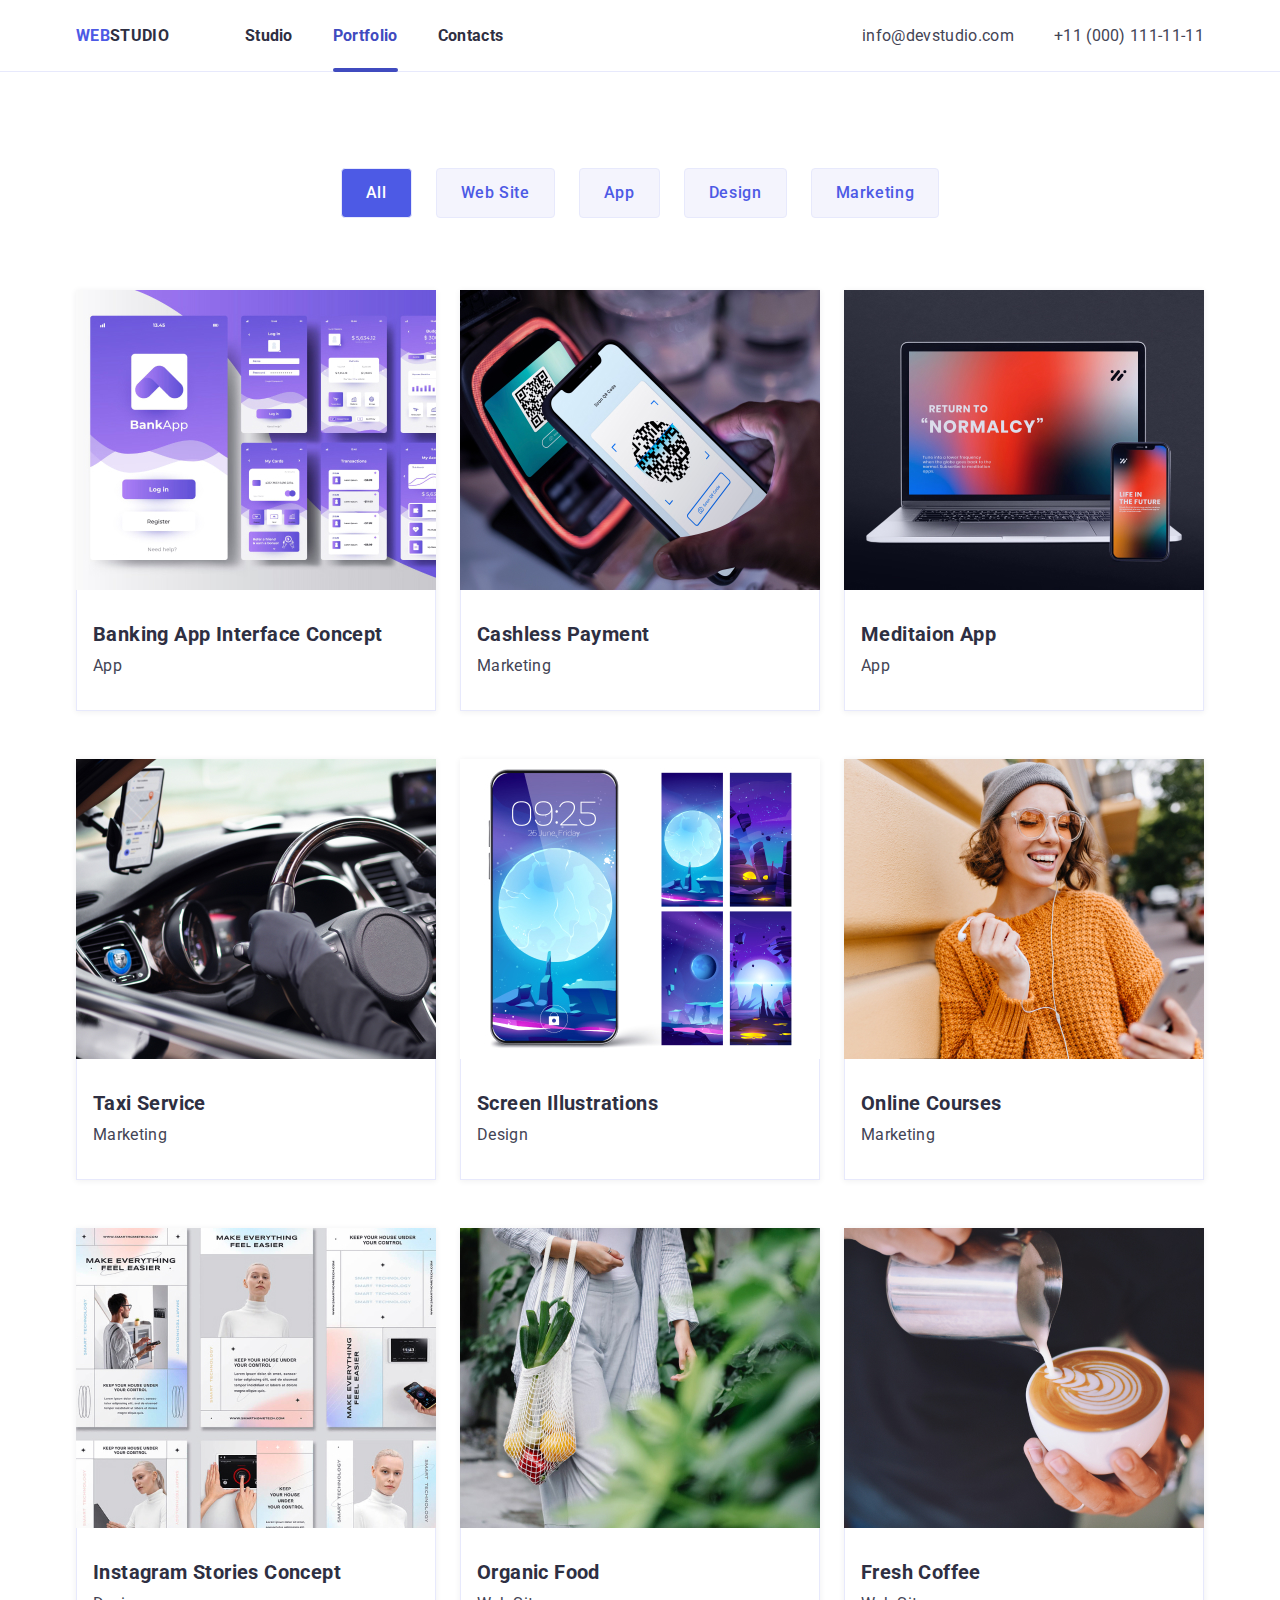
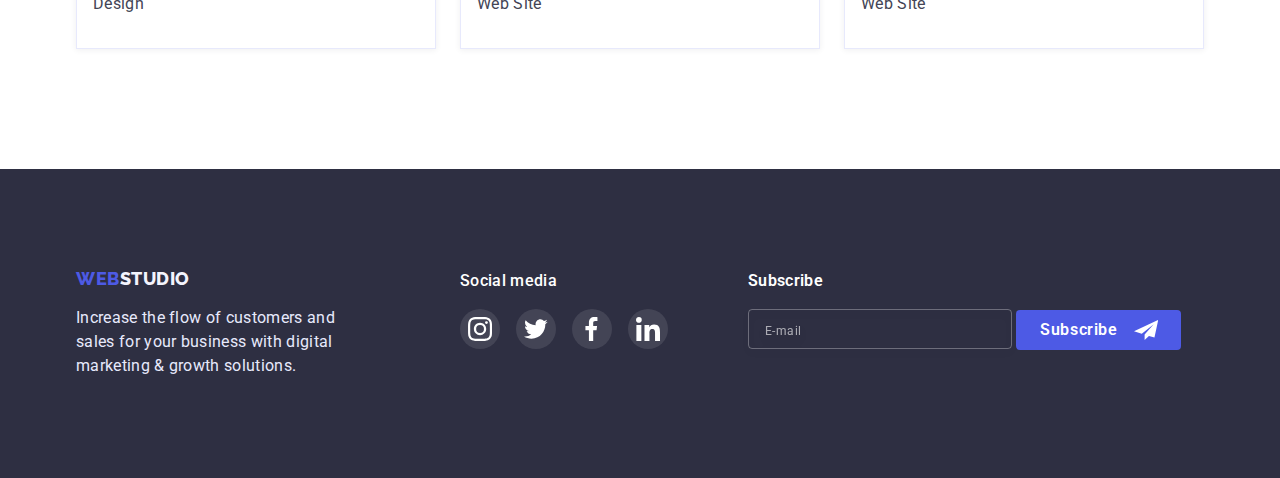
==== portfolio.html @ 523c9410 "commit" ====
<!DOCTYPE html>
<html lang="en">
  <head>
    <meta charset="UTF-8" />
    <meta http-equiv="X-UA-Compatible" content="IE=edge" />
    <meta name="viewport" content="width=device-width, initial-scale=1.0" />
    <title>Portfolio</title>
    <link rel="preconnect" href="https://fonts.googleapis.com" />
    <link rel="preconnect" href="https://fonts.gstatic.com" crossorigin />
    <link
      href="https://fonts.googleapis.com/css2?family=Raleway:wght@800&family=Roboto:wght@400;500;700;900&display=swap"
      rel="stylesheet"
    />
    <link
      rel="stylesheet"
      href="https://cdnjs.cloudflare.com/ajax/libs/modern-normalize/1.1.0/modern-normalize.min.css"
    />
    <link rel="stylesheet" href="./css/styles.css" />
  </head>
  <body>
    <header class="header">
      <div class="container">
        <nav class="header-navigation">
          <a class="header-link link" href="">
            <span class="header-word">WEB</span>STUDIO</a
          >
          <ul class="header-list">
            <li class="header-item">
              <a class="header-link" href="./index.html">Studio</a>
            </li>
            <li class="h-item">
              <a class="header-link current" href="./portfolio.html"
                >Portfolio</a
              >
            </li>
            <li class="header-items">
              <a class="header-link" href="">Contacts</a>
            </li>
          </ul>
        </nav>
        <ul class="header-list">
          <li class="header-phone">
            <a class="header-mail" href="mailto:info@devstudio.com"
              >info@devstudio.com</a
            >
          </li>
          <li class="tel">
            <a class="header-tel" href="tel:+11(000)1111111"
              >+11 (000) 111-11-11</a
            >
          </li>
        </ul>
      </div>
    </header>

    <main class="main">
      <section class="s-container">
        <div class="container">
          <h1 class="visually-hidden">Portfolio</h1>
          <ul class="snap">
            <li class="button-list">
              <button class="prev" type="button">All</button>
            </li>
            <li class="button-list">
              <button class="next" type="button">Web Site</button>
            </li>
            <li class="button-list">
              <button class="next" type="button">App</button>
            </li>
            <li class="button-list">
              <button class="next" type="button">Design</button>
            </li>
            <li class="button-list">
              <button class="next" type="button">Marketing</button>
            </li>
          </ul>

          <ul class="list-items">
            <li class="list-box">
              <div class="img-top-text">
                <img
                  src="./img/img.jpg"
                  alt="Bank App"
                  width="360"
                  height="300"
                />
                <p class="top-text">
                  14 Stylish and User-Friendly App Design Concepts · Task
                  Manager App · Calorie Tracker App · Exotic Fruit Ecommerce App
                  · Cloud Storage App
                </p>
              </div>

              <div class="topic-item">
                <h2 class="topic">Banking App Interface Concept</h2>
                <p class="item">App</p>
              </div>
            </li>

            <li class="list-box">
              <div class="img-top-text">
                <img
                  src="./img/img12.jpg"
                  alt="Payment"
                  width="360"
                  height="300"
                />
                <p class="top-text">
                  14 Stylish and User-Friendly App Design Concepts · Task
                  Manager App · Calorie Tracker App · Exotic Fruit Ecommerce App
                  · Cloud Storage App
                </p>
              </div>
              <div class="topic-item">
                <h2 class="topic">Cashless Payment</h2>
                <p class="item">Marketing</p>
              </div>
            </li>

            <li class="list-box">
              <div class="img-top-text">
                <img
                  src="./img/img-3.jpg"
                  alt="Meditaion App"
                  width="360"
                  height="300"
                />
                <p class="top-text">
                  14 Stylish and User-Friendly App Design Concepts · Task
                  Manager App · Calorie Tracker App · Exotic Fruit Ecommerce App
                  · Cloud Storage App
                </p>
              </div>
              <div class="topic-item">
                <h2 class="topic">Meditaion App</h2>
                <p class="item">App</p>
              </div>
            </li>

            <li class="list-box">
              <div class="img-top-text">
                <img
                  src="./img/img-4.jpg"
                  alt="Taxi Service"
                  width="360"
                  height="300"
                />
                <p class="top-text">
                  14 Stylish and User-Friendly App Design Concepts · Task
                  Manager App · Calorie Tracker App · Exotic Fruit Ecommerce App
                  · Cloud Storage App
                </p>
              </div>
              <div class="topic-item">
                <h2 class="topic">Taxi Service</h2>
                <p class="item">Marketing</p>
              </div>
            </li>

            <li class="list-box">
              <div class="img-top-text">
                <img
                  src="./img/img-5.jpg"
                  alt="Illustrations"
                  width="360"
                  height="300"
                />
                <p class="top-text">
                  14 Stylish and User-Friendly App Design Concepts · Task
                  Manager App · Calorie Tracker App · Exotic Fruit Ecommerce App
                  · Cloud Storage App
                </p>
              </div>
              <div class="topic-item">
                <h2 class="topic">Screen Illustrations</h2>
                <p class="item">Design</p>
              </div>
            </li>

            <li class="list-box">
              <div class="img-top-text">
                <img
                  src="./img/img-6.jpg"
                  alt="Courses"
                  width="360"
                  height="300"
                />
                <p class="top-text">
                  14 Stylish and User-Friendly App Design Concepts · Task
                  Manager App · Calorie Tracker App · Exotic Fruit Ecommerce App
                  · Cloud Storage App
                </p>
              </div>
              <div class="topic-item">
                <h2 class="topic">Online Courses</h2>
                <p class="item">Marketing</p>
              </div>
            </li>

            <li class="list-box">
              <div class="img-top-text">
                <img
                  src="./img/img-7.jpg"
                  alt="Concept"
                  width="360"
                  height="300"
                />
                <p class="top-text">
                  14 Stylish and User-Friendly App Design Concepts · Task
                  Manager App · Calorie Tracker App · Exotic Fruit Ecommerce App
                  · Cloud Storage App
                </p>
              </div>
              <div class="topic-item">
                <h2 class="topic">Instagram Stories Concept</h2>
                <p class="item">Design</p>
              </div>
            </li>

            <li class="list-box">
              <div class="img-top-text">
                <img
                  src="./img/img-8.jpg"
                  alt="Organic Food"
                  width="360"
                  height="300"
                />
                <p class="top-text">
                  14 Stylish and User-Friendly App Design Concepts · Task
                  Manager App · Calorie Tracker App · Exotic Fruit Ecommerce App
                  · Cloud Storage App
                </p>
              </div>
              <div class="topic-item">
                <h2 class="topic">Organic Food</h2>
                <p class="item">Web Site</p>
              </div>
            </li>

            <li class="list-box">
              <div class="img-top-text">
                <img
                  src="./img/img-9.jpg"
                  alt="Fresh Coffee"
                  width="360"
                  height="300"
                />
                <p class="top-text">
                  14 Stylish and User-Friendly App Design Concepts · Task
                  Manager App · Calorie Tracker App · Exotic Fruit Ecommerce App
                  · Cloud Storage App
                </p>
              </div>
              <div class="topic-item">
                <h2 class="topic">Fresh Coffee</h2>
                <p class="item">Web Site</p>
              </div>
            </li>
          </ul>
        </div>
      </section>
    </main>

    <footer class="footer">
      <div class="container footer-container">
        <div class="footer-content">
          <a class="footer-link link" href="">
            <span class="footer-word">WEB</span>STUDIO</a
          >
          <p class="footer-paragraph">
            Increase the flow of customers and sales for your business with
            digital marketing & growth solutions.
          </p>
        </div>

        <div class="footer-icon">
          <p class="footer-messenger-paragraph">Social media</p>
          <ul class="footer-messenger-list list">
            <li class="footer-messenger-item">
              <a href="" class="footer-messenger-link link">
                <svg class="footer-messenger-icon" width="24" height="24">
                  <use href="./img/icons.svg#icon-instagram"></use>
                </svg>
              </a>
            </li>
            <li class="footer-messenger-item">
              <a href="" class="footer-messenger-link link">
                <svg class="footer-messenger-icon" width="24" height="24">
                  <use href="./img/icons.svg#icon-twitter"></use>
                </svg>
              </a>
            </li>
            <li class="footer-messenger-item">
              <a href="" class="footer-messenger-link link">
                <svg class="footer-messenger-icon" width="24" height="24">
                  <use href="./img/icons.svg#icon-facebook"></use>
                </svg>
              </a>
            </li>
            <li class="footer-messenger-item">
              <a href="" class="footer-messenger-link link">
                <svg class="footer-messenger-icon" width="24" height="24">
                  <use href="./img/icons.svg#icon-linkedin"></use>
                </svg>
              </a>
            </li>
          </ul>
        </div>

        <form class="online-form">
          <p class="footer-input-paragraph">Subscribe</p>
          <input
            type="email"
            class="online-input"
            name="online-text"
            placeholder="E-mail"
            required
          />

          <button type="submit" class="online-button">
            Subscribe

            <svg class="footer-inprut-icon" width="24" height="24">
              <use href="./img/icons.svg#icon-send"></use>
            </svg>
          </button>
        </form>
      </div>
    </footer>
  </body>
</html>
---- css/styles.css ----
:root {
  --title-color: #2e2f42;
  --link-color: #4d5ae5;
  --main-color: #ffffff;
  --header-color: #434455;
  --background-color: #f4f4fd;
  --paragraph-color: #e7e9fc;
  --b-color: #404bbf;
}

body {
  font-family: "Roboto", sans-serif;
  background: var(--main-color);
}
h1,
h2,
h3,
h4,
h5,
h6,
p {
  margin: 0px;
}

ul,
ol,
li {
  margin: 0px;
  padding-left: 0px;
}
li {
  flex-basis: auto;
}
img {
  display: block;
}
.container {
  width: 1158px;
  margin: 0 auto;
  padding: 0 15px;
}
.list {
  list-style: none;
  display: flex;
  justify-content: center;
  gap: 24px;
}
.snap {
  list-style: none;
  display: flex;
  justify-content: center;
  gap: 24px;
  margin-bottom: 72px;
}
.list-item {
  background-color: #ffffff;
  list-style: none;
  box-shadow: 0px 1px 6px rgba(46, 47, 66, 0.08),
    0px 1px 1px rgba(46, 47, 66, 0.16), 0px 2px 1px rgba(46, 47, 66, 0.08);
  border-radius: 0px 0px 4px 4px;
}
.squady {
  padding-top: 32px;
  padding-bottom: 32px;
}
.link {
  margin-right: 76px;
  text-decoration: none;
}
.header {
  height: 72px;
  border: 0px;
  border-bottom: 1px solid #e7e9fc;
  padding-top: 24px;
  padding-bottom: 24px;
}
.header-navigation {
  margin-right: auto;
  display: flex;
  align-items: center;
}
.header > .container {
  display: flex;
  align-items: center;
}
.header-list {
  display: flex;
  align-items: center;
  gap: 40px;
  text-decoration: none;
}
.h-item {
  list-style: none;
  display: flex;
}
.header-item {
  list-style: none;
  display: flex;
}
.header-items {
  list-style: none;
  display: flex;
}
.header-phone {
  list-style: none;
  display: flex;
}
.tel {
  list-style: none;
  display: flex;
}
.header-link {
  font-weight: 700;
  font-size: 16px;
  line-height: 1.5;
  letter-spacing: 0.02em;
  color: var(--title-color);
  display: flex;
  align-items: center;
  text-decoration: none;
  transition: color 250ms linear;
  position: relative;
}
.current {
  color: #404bbf;
}
.header-link.current::after {
  content: "";
  position: absolute;
  width: 100%;
  height: 4px;
  background-color: #404bbf;
  left: 0;
  bottom: -24px;
  border-radius: 2px;
}
.header-word {
  color: var(--link-color);
}
.header-mail,
.header-tel {
  font-weight: 400;
  font-size: 16px;
  line-height: 1.5;
  letter-spacing: 0.02em;
  color: var(--header-color);
  text-decoration: none;
  transition: color 250ms linear;
}
.main-section {
  background: var(--title-color);
  background-image: linear-gradient(
      rgba(46, 47, 66, 0.7),
      rgba(46, 47, 66, 0.7)
    ),
    url(../img/backgrimg.jpg);
  padding-top: 188px;
  padding-bottom: 188px;
  background-repeat: no-repeat;
  background-position: center;
}
.header-link:hover,
.header-link:focus {
  color: var(--link-color);
}
.header-mail:hover,
.header-mail:focus {
  color: var(--link-color);
}
.header-tel:hover,
.header-tel:focus {
  color: var(--link-color);
}
.main-title {
  font-weight: 500;
  font-size: 56px;
  line-height: 1.07;
  text-align: center;
  letter-spacing: 0.02em;
  color: var(--main-color);
  margin-bottom: 48px;
  outline: 1px;
  max-width: 496px;
  margin: 0 auto;
}
.main-button {
  font-family: inherit;
  font-weight: 700;
  font-size: 16px;
  line-height: 1.18;
  display: block;
  letter-spacing: 0.04em;
  cursor: pointer;
  color: var(--main-color);
  background: var(--link-color);
  border-radius: 4px;
  border: none;
  padding: 16px 32px;
  min-width: 170px;
  margin: 30px auto 0;
  transition: background-color 250ms linear;
}
.main-button:hover,
.main-button:focus {
  background-color: var(--b-color);
}
.section {
  padding-top: 120px;
  padding-bottom: 120px;
}
.section-list {
  list-style: none;
  display: flex;
  justify-content: center;
  gap: 24px;
}
.section-item {
  width: 264px;
}
.section-title {
  font-weight: 700;
  font-size: 20px;
  line-height: 1.2;
  letter-spacing: 0.02em;
  color: var(--title-color);
  margin-bottom: 8px;
}
.section-paragraph {
  font-size: 16px;
  line-height: 1.5;
  letter-spacing: 0.02em;
  color: var(--header-color);
  display: flex;
  margin: 0 auto;
}
.skills-icon-bg {
  background: #f4f4fd;
  border-radius: 4px;
  width: 264px;
  height: 112px;
  gap: 24px;
  display: flex;
  align-items: center;
  justify-content: center;
  margin-bottom: 8px;
}
.about {
  padding-top: 0px;
  padding-bottom: 120px;
}
.team {
  background: var(--background-color);
  list-style: none;
  padding-top: 120px;
  padding-bottom: 120px;
}
.title {
  font-weight: 700;
  font-size: 36px;
  line-height: 1.1;
  text-align: center;
  letter-spacing: 0.02em;
  text-transform: capitalize;
  color: var(--title-color);
  margin-bottom: 72px;
  padding-left: 0px;
}
.title-item {
  font-weight: 700;
  font-size: 20px;
  line-height: 1.2;
  text-align: center;
  letter-spacing: 0.02em;
  color: var(--title-color);
}
.title-paragraph {
  font-size: 16px;
  line-height: 1.5;
  text-align: center;
  letter-spacing: 0.02em;
  color: var(--header-color);
  margin-top: 8px;
  margin-bottom: 8px;
}
.messenger-list {
  display: flex;
  justify-content: center;
  gap: 24px;
}
.messenger-item {
  width: 40px;
  height: 40px;
}
.messenger-link {
  width: 100%;
  height: 100%;
  background-color: #4d5ae5;
  border-radius: 50%;
  display: flex;
  align-items: center;
  justify-content: center;
  transition: background-color 250ms linear;
}
.messenger-icon {
  fill: #ffffff;
}
.messenger-link:hover,
.messenger-link:focus {
  background-color: #404bbf;
}
.customers {
  padding-top: 120px;
  padding-bottom: 120px;
}
.customers-list {
  display: flex;
  justify-content: space-between;
  gap: 24px;
}
.customers-item {
  width: calc((100% - 88px / 6));
  height: 88px;
}
.customers-link {
  width: 100%;
  height: 100%;
  border: 1px solid #8e8f99;
  border-radius: 5px;
  display: flex;
  align-items: center;
  justify-content: center;
  fill: #8e8f99;
  transition: border-color 250ms linear, fill 250ms linear;
}
.customers-icon {
  width: 81px;
  height: 41px;
}
.customers-link:hover,
.customers-link:focus {
  border-color: #404bbf;
  fill: #404bbf;
}
.footer {
  background: var(--title-color);
  padding-top: 100px;
  padding-bottom: 100px;
  border-style: 5 px dotted;
}
.footer-container {
  display: flex;
}
.footer-content {
  max-width: 264px;
}
.footer-link {
  font-family: "Raleway", sans-serif;
  font-style: normal;
  font-weight: 800;
  font-size: 18px;
  line-height: 1.16;
  display: flex;
  align-items: center;
  letter-spacing: 0.03em;
  text-transform: uppercase;
  color: var(--background-color);
  margin-bottom: 16px;
  text-transform: uppercase;
  transition: color 250ms linear;
}
.footer-paragraph {
  font-size: 16px;
  line-height: 1.5;
  letter-spacing: 0.02em;
  color: var(--paragraph-color);
  width: 264px;
}
.footer-link:hover,
.footer-link:focus {
  color: var(--link-color);
}
.footer-word {
  color: var(--link-color);
}
.footer-icon {
  margin-left: 120px;
}
.footer-messenger-paragraph {
  font-weight: 500;
  font-size: 16px;
  line-height: 24px;
  letter-spacing: 0.02em;
  color: #ffffff;
  margin-bottom: 16px;
}
.footer-messenger-list {
  gap: 16px;
}
.footer-messenger-item {
  width: 40px;
  height: 40px;
}
.footer-messenger-link {
  width: 100%;
  height: 100%;
  background-color: rgba(255, 255, 255, 0.1);
  border-radius: 50%;
  display: flex;
  align-items: center;
  justify-content: center;
  transition: background-color 250ms linear;
}
.footer-messenger-icon {
  fill: #ffffff;
}
.footer-messenger-link:hover,
.footer-messenger-link:focus {
  background-color: #31d0aa;
}

.footer-input-paragraph {
  padding-left: 80px;
  font-weight: 600;
  font-size: 16px;
  line-height: 1.5;
  letter-spacing: 0.02em;
  color: #ffffff;
  margin-bottom: 16px;
}
.online-input {
  width: 264px;
  height: 40px;
  border: 1px solid rgba(255, 255, 255, 0.3);
  filter: drop-shadow(0px 4px 4px rgba(0, 0, 0, 0.15));
  border-radius: 4px;
  background-color: transparent;
  outline: none;
  margin-left: 80px;
  padding-left: 16px;
}
.online-input::placeholder {
  font-weight: 400;
  font-size: 12px;
  line-height: 2;
  letter-spacing: 0.04em;
  color: rgba(255, 255, 255, 0.6);
}
.online-button {
  position: relative;
  width: 165px;
  height: 40px;
  padding: 8px 24px 8px 24px;
  overflow: none;
  background-color: #4d5ae5;
  border: 0;
  border-radius: 4px;
  font-weight: 600;
  font-size: 16px;
  line-height: 1.5;
  align-items: center;
  letter-spacing: 0.04em;
  color: var(--main-color);
  text-align: left;
  transition: background-color 250ms linear;
}
.footer-inprut-icon {
  position: absolute;
  margin-left: 16px;
  fill: var(--main-color);
}
.online-button:hover,
.online-button:focus {
  background-color: var(--b-color);
}

.button-list .prev {
  font-family: inherit;
  font-weight: 500;
  font-size: 16px;
  line-height: 1.5;
  align-items: center;
  text-align: center;
  cursor: pointer;
  letter-spacing: 0.04em;
  color: var(--main-color);
  background: var(--link-color);
  border: 1px solid #e7e9fc;
  border-radius: 4px;
  padding: 12px 24px;
}
.prev {
  font-family: inherit;
  font-weight: 500;
  font-size: 16px;
  line-height: 1.5;
  align-items: center;
  text-align: center;
  cursor: pointer;
  letter-spacing: 0.04em;
  color: var(--main-color);
  background: var(--link-color);
  border: 1px solid #e7e9fc;
  border-radius: 4px;
  padding: 12px 24px;
  transition: background-color 250ms linear, box-shadow 250ms linear;
}
.prev:hover,
.prev:focus {
  background-color: var(--link-color);
  background-color: var(--b-color);
  box-shadow: 0px 4px 4px rgba(0, 0, 0, 0.15);
}
.next {
  font-family: inherit;
  font-weight: 500;
  font-size: 16px;
  line-height: 1.5;
  cursor: pointer;
  letter-spacing: 0.04em;
  color: var(--link-color);
  background: var(--background-color);
  border: 1px solid #e7e9fc;
  border-radius: 4px;
  padding: 12px 24px;
  transition: color 250ms linear, background-color 250ms linear,
    box-shadow 250ms linear;
}
.next:hover,
.next:focus {
  background-color: var(--b-color);
  color: var(--main-color);
  box-shadow: 0px 4px 4px rgba(0, 0, 0, 0.15);
}
.s-container {
  padding-top: 96px;
  padding-bottom: 120px;
}
.topic {
  font-weight: 700;
  font-size: 20px;
  line-height: 1.2;
  letter-spacing: 0.02em;
  color: var(--title-color);
}
.list-items {
  list-style: none;
  display: flex;
  flex-wrap: wrap;
  gap: 48px 24px;
}
.list-box {
  border: 0, 5px solid #e7e9fc;
  width: 360px;
  box-shadow: 0px 1px 6px rgba(46, 47, 66, 0.08);
  transition: box-shadow 250ms linear, transform 230ms linear;
}
.list-box:hover .top-text {
  transform: translateY(0);
  box-shadow: 0px 1px 6px rgba(46, 47, 66, 0.08),
    0px 1px 1px rgba(46, 47, 66, 0.16), 0px 2px 1px rgba(46, 47, 66, 0.08);
}
.list-box:hover {
  transform: translateY(0);
  box-shadow: 0px 1px 6px rgba(46, 47, 66, 0.08),
    0px 1px 1px rgba(46, 47, 66, 0.16), 0px 2px 1px rgba(46, 47, 66, 0.08);
}
.img-top-text {
  position: relative;
  overflow: hidden;
}
.top-text {
  position: absolute;
  top: 0;
  font-size: 16px;
  font-weight: 500;
  line-height: 24px;
  color: #f4f4fd;
  padding: 40px;
  background-color: #4d5ae5e0;
  height: 100%;
  transform: translateY(100%);
  transition: transform 250ms linear;
  overflow: auto;
}
.topic-item {
  padding: 32px 16px 32px 16px;
  border: 1px solid #e7e9fc;
  border-top: none;
}
.item {
  font-size: 16px;
  line-height: 1.5;
  letter-spacing: 0.02em;
  color: var(--header-color);
  margin-top: 8px;
}
.visually-hidden {
  position: absolute;
  white-space: nowrap;
  width: 1px;
  height: 1px;
  overflow: hidden;
  border: 0;
  padding: 0;
  clip: rect(0 0 0 0);
  clip-path: inset(50%);
  margin: -1px;
}
.backdrop {
  position: fixed;
  top: 0;
  width: 100%;
  height: 100%;
  background-color: rgba(46, 47, 66, 0.4);
  transition: opacity 250ms linear, visibility 250ms linear;
}
.modal {
  position: absolute;
  top: 50%;
  left: 50%;
  width: 500px;
  min-height: 600px;
  background-color: #fcfcfc;
  border-radius: 4px;
  transform: translate(-50%, -50%) scale(1) rotate(360deg);
  transition: transform 250ms linear;
  padding: 24px;
}
.backdrop.is-hidden .modal {
  transform: translate(-50%, -50%) scale(0) rotate(0);
}
.modal-close {
  display: block;
  margin-left: auto;
  width: 24px;
  height: 24px;
  background-color: #e7e9fc;
  border-radius: 50%;
  border: 1px solid rgba(0, 0, 0, 0.1);
  display: flex;
  align-items: center;
  justify-content: center;
  cursor: pointer;
  transition: background-color 250ms linear, color 250ms linear;
}
.backdrop-icon {
  width: 8px;
  height: 8px;
}
.modal-close:hover,
.modal-close:focus {
  background-color: var(--b-color);
  fill: #ffffff;
}

.is-hidden {
  opacity: 0;
  visibility: hidden;
  pointer-events: none;
}
.modal-title {
  font-weight: 600;
  font-size: 16px;
  text-align: center;
  color: #2e2f42;
  margin-bottom: 16px;
  margin-top: 24px;
}
.modal-input {
  width: 100%;
  height: 58px;
  background-color: transparent;
  border: 1px solid rgba(33, 33, 33, 0.2);
  border-radius: 4px;
  outline: none;
  transition: border 250ms linear;
}

.input-comment {
  width: 100%;
  height: 120px;
  background-color: transparent;
  border: 1px solid rgba(33, 33, 33, 0.2);
  border-radius: 4px;
  outline: none;
  transition: border 250ms linear;
  padding-top: 8px;
  padding-left: 16px;
  resize: none;
}
.input-comment::placeholder {
  font-weight: 400;
  font-size: 12px;
  line-height: 1.33;
  letter-spacing: 0.04em;
  color: rgba(117, 117, 117, 0.5);
}
.modal-input:focus {
  border: 1px solid var(--link-color);
}
.modal-input:focus + .input-icon {
  fill: var(--link-color);
}

.input-comment:focus {
  border: 1px solid var(--link-color);
}
.modal-input::placeholder {
  height: 16px;
  padding-left: 16px;
  padding-top: 8px;
  font-weight: 400;
  font-size: 12px;
  letter-spacing: 0.04em;
  color: rgba(117, 117, 117, 0.5);
}

.modal-field {
  margin-bottom: 8px;
}
.input-button {
  font-family: inherit;
  font-weight: 600;
  font-size: 16px;
  line-height: 1.5;
  display: block;
  align-items: center;
  text-align: center;
  letter-spacing: 0.04em;
  cursor: pointer;
  color: var(--main-color);
  background: #4d5ae5;
  box-shadow: 0px 4px 4px rgba(0, 0, 0, 0.15);
  border-radius: 4px;
  border: none;
  padding: 16px 32px;
  min-width: 170px;
  margin: 30px auto 0;
  transition: background-color 250ms linear;
}
.input-button:hover,
.input-button:focus {
  background-color: var(--b-color);
}
.input-text {
  display: inline-block;
  margin-bottom: 4px;
  font-size: 12px;
  color: #8e8f99;
}
.input-wrap {
  position: relative;
}
.input-icon {
  position: absolute;
  left: 19px;
  top: 50%;
  transform: translateY(-50%);
  fill: var(--title-color);
}
.check-text {
  font-size: 12px;
  line-height: 1.33;
  letter-spacing: 0.04em;
  display: flex;
  align-items: center;
  color: #757575;
  padding-top: 16px;
}
.check-text span {
  width: 16px;
  height: 16px;
  border: 1.25px solid #2e2f42;
  border-radius: 2px;
  margin-right: 8px;
  display: flex;
  align-items: center;
  justify-content: center;
  fill: transparent;
}
.input-check:checked + .check-text span {
  background: var(--b-color);
  border: none;
  fill: #f4f4fd;
}
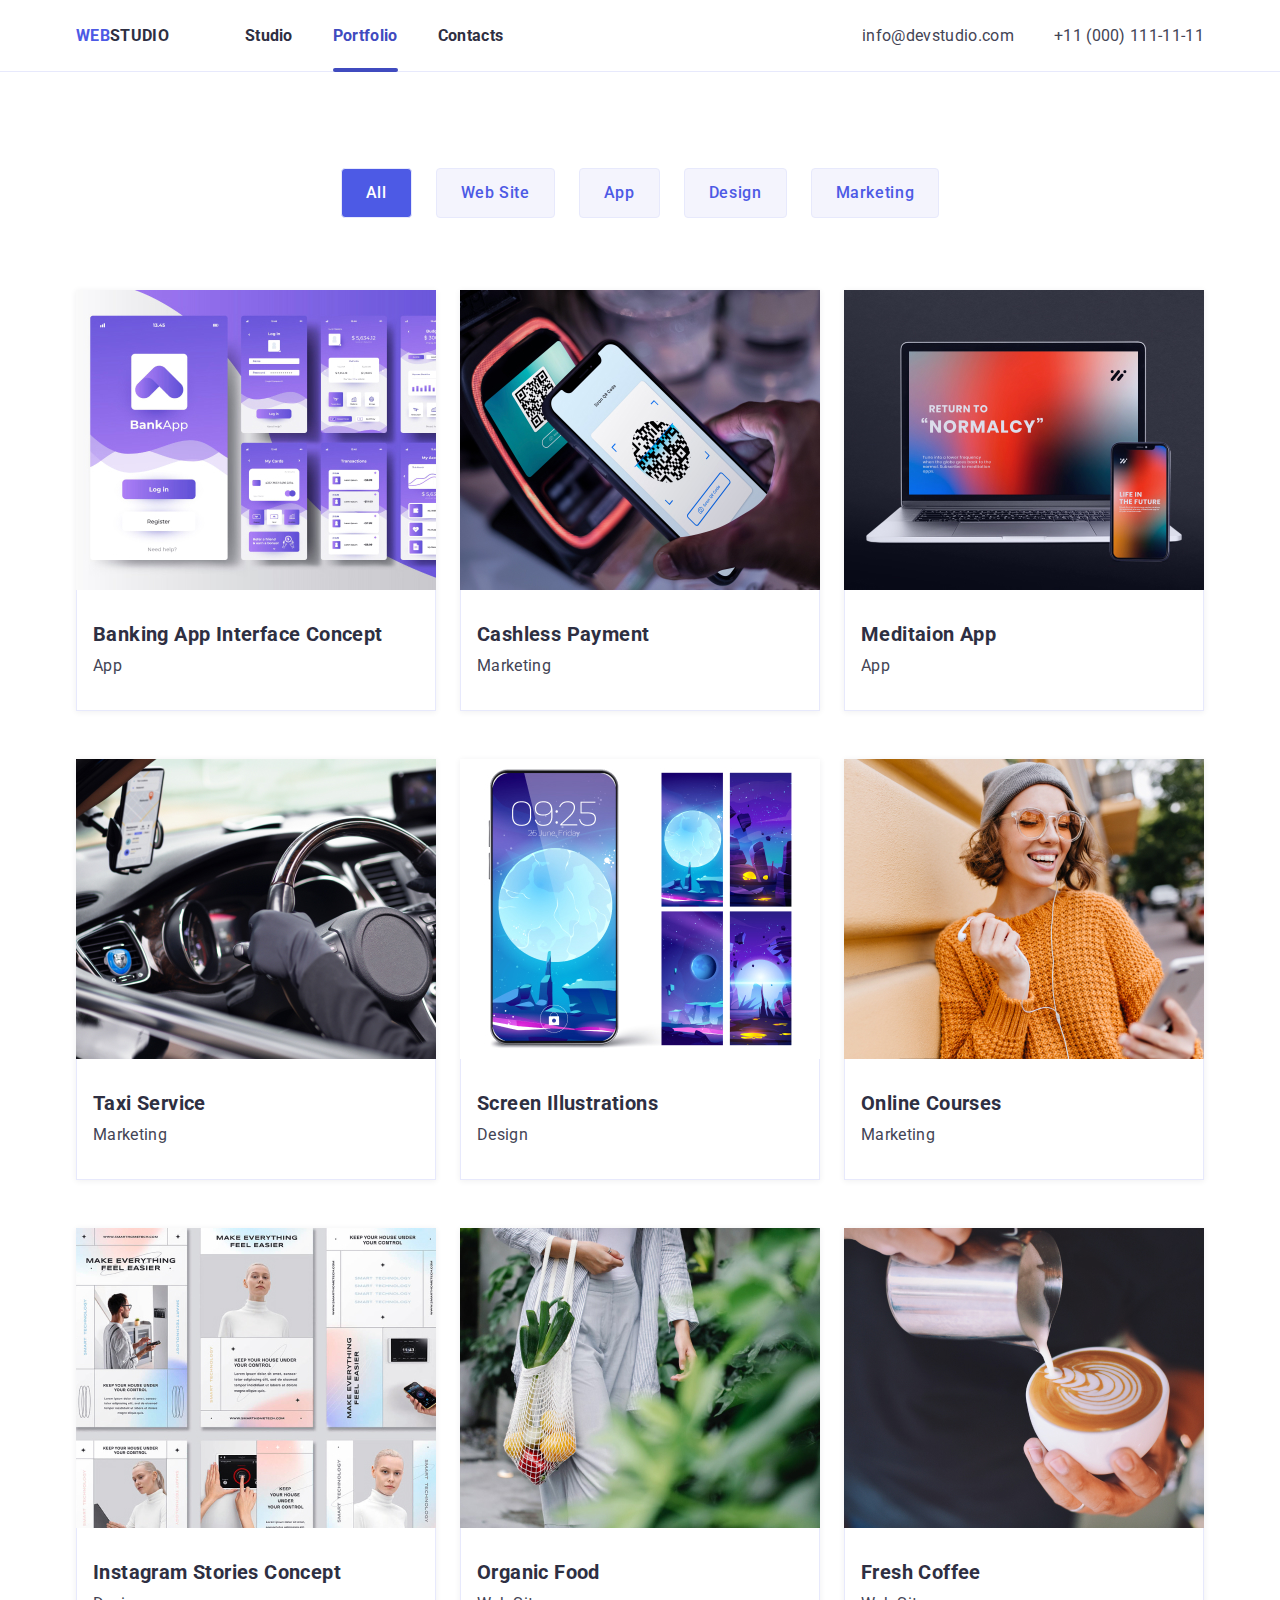
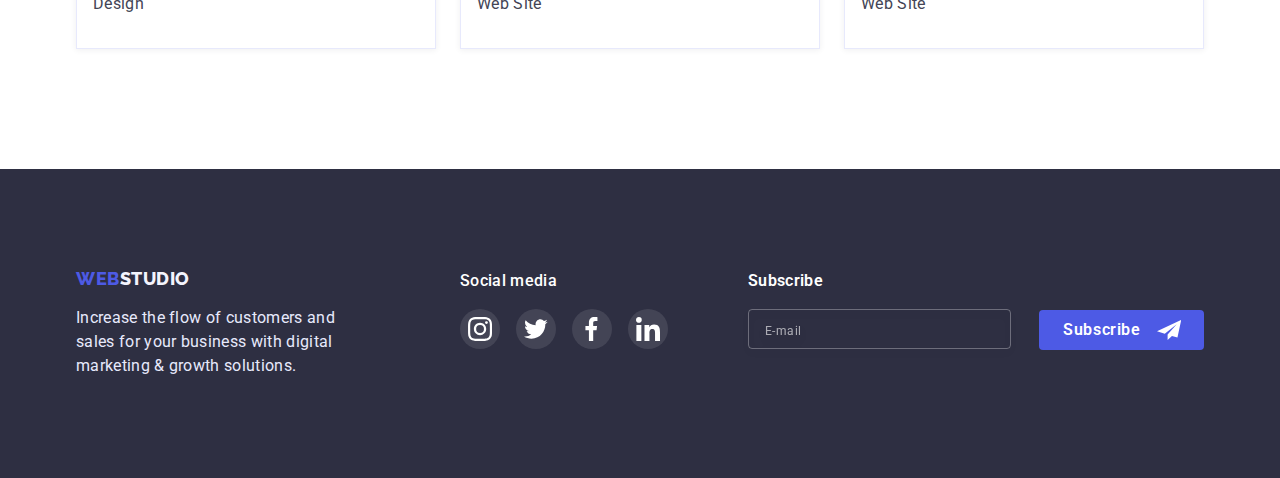
==== commit 10a6ce39: "commit" ====
--- a/portfolio.html
+++ b/portfolio.html
@@ -306,7 +306,7 @@
             </li>
           </ul>
         </div>
-
+        
         <form class="online-form">
           <p class="footer-input-paragraph">Subscribe</p>
           <input
@@ -324,7 +324,6 @@
               <use href="./img/icons.svg#icon-send"></use>
             </svg>
           </button>
-        </form>
       </div>
     </footer>
   </body>
--- a/css/styles.css
+++ b/css/styles.css
@@ -53,7 +53,7 @@
   margin-bottom: 72px;
 }
 .list-item {
-  background-color: #ffffff;
+  background-color: var(--main-color);
   list-style: none;
   box-shadow: 0px 1px 6px rgba(46, 47, 66, 0.08),
     0px 1px 1px rgba(46, 47, 66, 0.16), 0px 2px 1px rgba(46, 47, 66, 0.08);
@@ -70,7 +70,7 @@
 .header {
   height: 72px;
   border: 0px;
-  border-bottom: 1px solid #e7e9fc;
+  border-bottom: 1px solid var(--paragraph-color);
   padding-top: 24px;
   padding-bottom: 24px;
 }
@@ -122,14 +122,14 @@
   position: relative;
 }
 .current {
-  color: #404bbf;
+  color: var(--b-color);
 }
 .header-link.current::after {
   content: "";
   position: absolute;
   width: 100%;
   height: 4px;
-  background-color: #404bbf;
+  background-color: var(--b-color);
   left: 0;
   bottom: -24px;
   border-radius: 2px;
@@ -234,7 +234,7 @@
   margin: 0 auto;
 }
 .skills-icon-bg {
-  background: #f4f4fd;
+  background: var(--background-color);
   border-radius: 4px;
   width: 264px;
   height: 112px;
@@ -294,7 +294,7 @@
 .messenger-link {
   width: 100%;
   height: 100%;
-  background-color: #4d5ae5;
+  background-color: var(--link-color);
   border-radius: 50%;
   display: flex;
   align-items: center;
@@ -302,11 +302,11 @@
   transition: background-color 250ms linear;
 }
 .messenger-icon {
-  fill: #ffffff;
+  fill: var(--main-color);
 }
 .messenger-link:hover,
 .messenger-link:focus {
-  background-color: #404bbf;
+  background-color: var(--b-color);
 }
 .customers {
   padding-top: 120px;
@@ -338,8 +338,8 @@
 }
 .customers-link:hover,
 .customers-link:focus {
-  border-color: #404bbf;
-  fill: #404bbf;
+  border-color: var(--b-color);
+  fill: var(--b-color);
 }
 .footer {
   background: var(--title-color);
@@ -390,7 +390,7 @@
   font-size: 16px;
   line-height: 24px;
   letter-spacing: 0.02em;
-  color: #ffffff;
+  color: var(--main-color);
   margin-bottom: 16px;
 }
 .footer-messenger-list {
@@ -411,32 +411,35 @@
   transition: background-color 250ms linear;
 }
 .footer-messenger-icon {
-  fill: #ffffff;
+  fill: var(--main-color);
 }
 .footer-messenger-link:hover,
 .footer-messenger-link:focus {
   background-color: #31d0aa;
 }
+.online-form {
+  margin-left: 80px;
+}
 
 .footer-input-paragraph {
-  padding-left: 80px;
   font-weight: 600;
   font-size: 16px;
   line-height: 1.5;
   letter-spacing: 0.02em;
-  color: #ffffff;
+  color: var(--main-color);
   margin-bottom: 16px;
+  gap: 16px;
 }
 .online-input {
-  width: 264px;
+  width: 263px;
   height: 40px;
   border: 1px solid rgba(255, 255, 255, 0.3);
   filter: drop-shadow(0px 4px 4px rgba(0, 0, 0, 0.15));
   border-radius: 4px;
   background-color: transparent;
   outline: none;
-  margin-left: 80px;
   padding-left: 16px;
+  color: #e7e9fc;
 }
 .online-input::placeholder {
   font-weight: 400;
@@ -446,18 +449,17 @@
   color: rgba(255, 255, 255, 0.6);
 }
 .online-button {
-  position: relative;
+  margin-left: 24px;
   width: 165px;
   height: 40px;
-  padding: 8px 24px 8px 24px;
+  padding: 8px 24px;
   overflow: none;
-  background-color: #4d5ae5;
+  background-color: var(--link-color);
   border: 0;
   border-radius: 4px;
   font-weight: 600;
   font-size: 16px;
   line-height: 1.5;
-  align-items: center;
   letter-spacing: 0.04em;
   color: var(--main-color);
   text-align: left;
@@ -484,7 +486,7 @@
   letter-spacing: 0.04em;
   color: var(--main-color);
   background: var(--link-color);
-  border: 1px solid #e7e9fc;
+  border: 1px solid var(--paragraph-color);
   border-radius: 4px;
   padding: 12px 24px;
 }
@@ -499,7 +501,7 @@
   letter-spacing: 0.04em;
   color: var(--main-color);
   background: var(--link-color);
-  border: 1px solid #e7e9fc;
+  border: 1px solid var(--paragraph-color);
   border-radius: 4px;
   padding: 12px 24px;
   transition: background-color 250ms linear, box-shadow 250ms linear;
@@ -519,7 +521,7 @@
   letter-spacing: 0.04em;
   color: var(--link-color);
   background: var(--background-color);
-  border: 1px solid #e7e9fc;
+  border: 1px solid var(--paragraph-color);
   border-radius: 4px;
   padding: 12px 24px;
   transition: color 250ms linear, background-color 250ms linear,
@@ -549,7 +551,7 @@
   gap: 48px 24px;
 }
 .list-box {
-  border: 0, 5px solid #e7e9fc;
+  border: 0, 5px solid var(--paragraph-color);
   width: 360px;
   box-shadow: 0px 1px 6px rgba(46, 47, 66, 0.08);
   transition: box-shadow 250ms linear, transform 230ms linear;
@@ -574,7 +576,7 @@
   font-size: 16px;
   font-weight: 500;
   line-height: 24px;
-  color: #f4f4fd;
+  color: var(--background-color);
   padding: 40px;
   background-color: #4d5ae5e0;
   height: 100%;
@@ -584,7 +586,7 @@
 }
 .topic-item {
   padding: 32px 16px 32px 16px;
-  border: 1px solid #e7e9fc;
+  border: 1px solid var(--paragraph-color);
   border-top: none;
 }
 .item {
@@ -618,7 +620,8 @@
   position: absolute;
   top: 50%;
   left: 50%;
-  width: 500px;
+  width: 408px;
+  height: 584px;
   min-height: 600px;
   background-color: #fcfcfc;
   border-radius: 4px;
@@ -634,7 +637,7 @@
   margin-left: auto;
   width: 24px;
   height: 24px;
-  background-color: #e7e9fc;
+  background-color: var(--paragraph-color);
   border-radius: 50%;
   border: 1px solid rgba(0, 0, 0, 0.1);
   display: flex;
@@ -650,7 +653,7 @@
 .modal-close:hover,
 .modal-close:focus {
   background-color: var(--b-color);
-  fill: #ffffff;
+  fill: var(--main-color);
 }
 
 .is-hidden {
@@ -662,18 +665,19 @@
   font-weight: 600;
   font-size: 16px;
   text-align: center;
-  color: #2e2f42;
+  color: var(--title-color);
   margin-bottom: 16px;
   margin-top: 24px;
 }
 .modal-input {
   width: 100%;
-  height: 58px;
+  height: 40px;
   background-color: transparent;
   border: 1px solid rgba(33, 33, 33, 0.2);
   border-radius: 4px;
   outline: none;
   transition: border 250ms linear;
+  padding-left: 38px;
 }
 
 .input-comment {
@@ -689,6 +693,7 @@
   resize: none;
 }
 .input-comment::placeholder {
+  display: block;
   font-weight: 400;
   font-size: 12px;
   line-height: 1.33;
@@ -729,13 +734,14 @@
   letter-spacing: 0.04em;
   cursor: pointer;
   color: var(--main-color);
-  background: #4d5ae5;
+  background: var(--link-color);
   box-shadow: 0px 4px 4px rgba(0, 0, 0, 0.15);
   border-radius: 4px;
   border: none;
   padding: 16px 32px;
   min-width: 170px;
   margin: 30px auto 0;
+  resize: none;
   transition: background-color 250ms linear;
 }
 .input-button:hover,
@@ -767,6 +773,10 @@
   color: #757575;
   padding-top: 16px;
 }
+.input-href {
+  color: #4d5ae5;
+}
+
 .check-text span {
   width: 16px;
   height: 16px;
@@ -781,5 +791,5 @@
 .input-check:checked + .check-text span {
   background: var(--b-color);
   border: none;
-  fill: #f4f4fd;
-}
+  fill: var(--background-color);
+}
